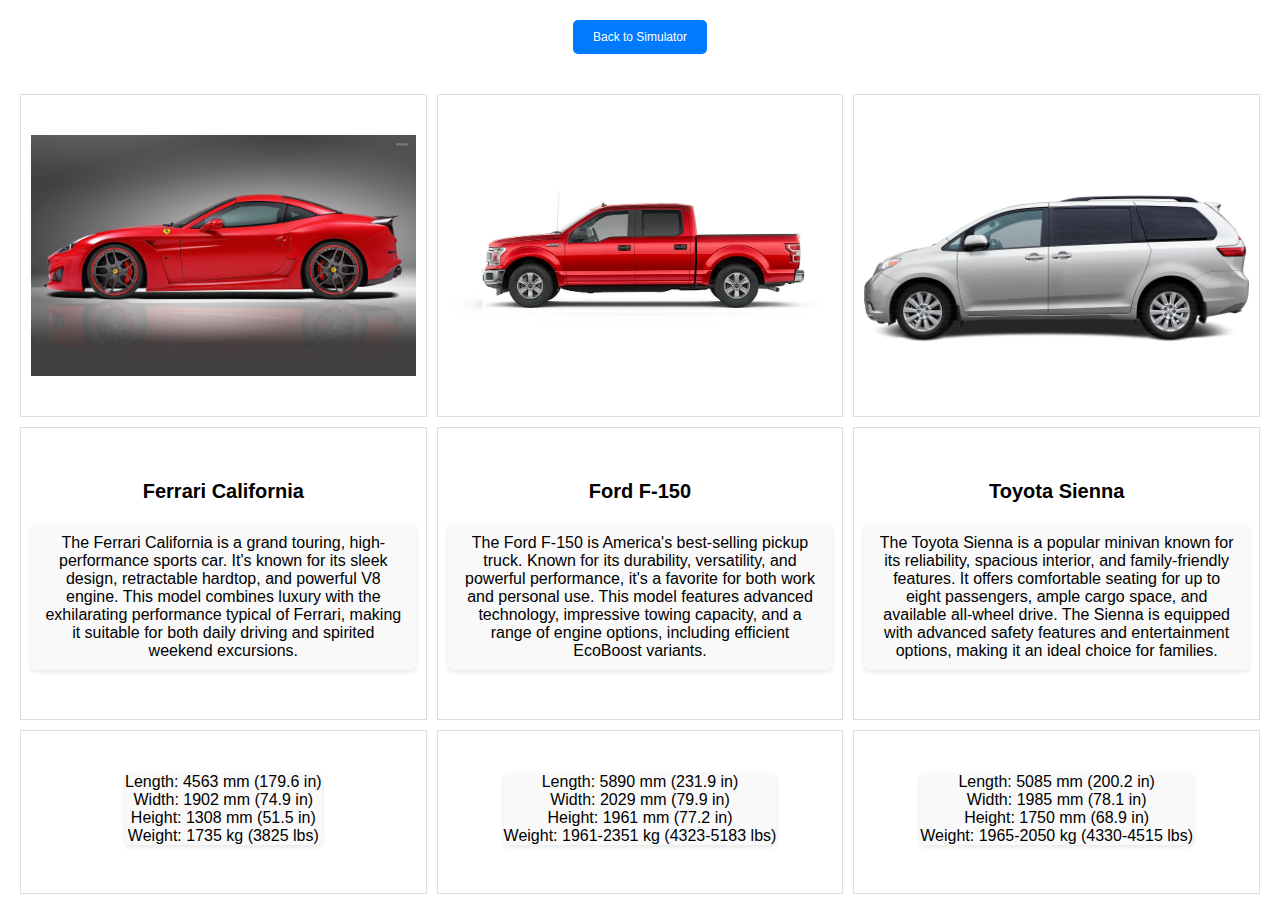
==== carLib.html @ 2ff7ab55 "Create carLib.html" ====
<!DOCTYPE html>
<html lang="en">

    <head>
        <meta charset="UTF-8">
        <meta name="viewport" content="width=device-width, initial-scale=1.0">
        <title>Car Library</title>
        <link href="styles.css" rel="stylesheet">
    </head>

    <body>
        <div class="header">
            <a class="back-button" href="index.html">Back to Simulator</a>
        </div>

        <div class="grid-container">
            <!-- Images Row -->
            <div class="grid-item">
                <img src="2015-red-novitec-rosso-ferrari-california-side-view-50480-1920x1200.jpg" alt="Ferrari California">
            </div>
            <div class="grid-item">
                <img src="2015-2021_Ford_F-150.jpg" alt="Ford F-150">
            </div>
            <div class="grid-item">
                <img src="toyota-sienna-2010.png" alt="Toyota Sienna">
            </div>

            <!-- Descriptions Row -->
            <div class="grid-item">
                <h3>Ferrari California</h3>
                <p class="description">The Ferrari California is a grand touring, high-performance sports car. It's known for its sleek design, retractable hardtop, and powerful V8 engine. This model combines luxury with the exhilarating performance typical of Ferrari, making it suitable for both daily driving and spirited weekend excursions.</p>
            </div>
            <div class="grid-item">
                <h3>Ford F-150</h3>
                <p class="description">The Ford F-150 is America's best-selling pickup truck. Known for its durability, versatility, and powerful performance, it's a favorite for both work and personal use. This model features advanced technology, impressive towing capacity, and a range of engine options, including efficient EcoBoost variants.</p>
            </div>
            <div class="grid-item">
                <h3>Toyota Sienna</h3>
                <p class="description">The Toyota Sienna is a popular minivan known for its reliability, spacious interior, and family-friendly features. It offers comfortable seating for up to eight passengers, ample cargo space, and available all-wheel drive. The Sienna is equipped with advanced safety features and entertainment options, making it an ideal choice for families.</p>
            </div>

            <!-- Specifications Row -->
            <div class="grid-item">
                <p class="specs">
                    Length: 4563 mm (179.6 in)<br>
                    Width: 1902 mm (74.9 in)<br>
                    Height: 1308 mm (51.5 in)<br>
                    Weight: 1735 kg (3825 lbs)
                </p>
            </div>
            <div class="grid-item">
                <p class="specs">
                    Length: 5890 mm (231.9 in)<br>
                    Width: 2029 mm (79.9 in)<br>
                    Height: 1961 mm (77.2 in)<br>
                    Weight: 1961-2351 kg (4323-5183 lbs)
                </p>
            </div>
            <div class="grid-item">
                <p class="specs">
                    Length: 5085 mm (200.2 in)<br>
                    Width: 1985 mm (78.1 in)<br>
                    Height: 1750 mm (68.9 in)<br>
                    Weight: 1965-2050 kg (4330-4515 lbs)
                </p>
            </div>
        </div>
    </body>

</html>
---- styles.css ----
body {
    font-family: Trebuchet MS, Arial, sans-serif;
    font-size: 12px;
    margin: 0;
    padding: 0;
}

.button {
    background-color: #606060;
    border: none;
    color: white;
    padding: 10px 10px;
    font-size: 12px;
    margin: 4px 2px;
    cursor: pointer;
    width: 100px;
    text-align: center;
    white-space: nowrap;
    overflow: hidden;
    text-overflow: ellipsis;
}

.buttonlong {
    background-color: #606060;
    border: none;
    color: white;
    padding: 10px 10px;
    font-size: 12px;
    margin: 4px 2px;
    cursor: pointer;
    width: 120px;
    text-align: center;
    white-space: nowrap;
    overflow: hidden;
    text-overflow: ellipsis;
}

.slider {
    -webkit-appearance: none;
    appearance: none;
    width: 50px;
    height: 6px;
    border-radius: 5px;
    background: #dddddd;
    outline: none;
    opacity: 0.7;
    -webkit-transition: .2s;
    transition: opacity .2s;
}

.red-text {
    color: red;
}

input[type="radio"] {
    margin-left: 5px;
}

input[type="range"] {
    margin-left: 25px;
}

#radiusSlider {
    margin-left: 50px;
}

#myCanvas {
    border: 3px solid;
}

/* Styles from carLib.html */
.header {
    text-align: center;
    margin: 20px 0;
}

.grid-container {
    display: grid;
    grid-template-columns: 1fr 1fr 1fr;
    grid-template-rows: auto auto auto;
    gap: 10px;
    height: calc(100vh - 100px);
    padding: 0 20px;
}

.grid-item {
    border: 1px solid #ddd;
    padding: 10px;
    display: flex;
    flex-direction: column;
    justify-content: center;
    align-items: center;
    text-align: center;
}

.grid-item img {
    max-width: 100%;
    height: auto;
    object-fit: cover;
}

.description {
    font-size: 16px;
    padding: 10px;
    background-color: #f9f9f9;
    border-radius: 5px;
    box-shadow: 0 2px 5px rgba(0, 0, 0, 0.1);
}

h3 {
    font-size: 20px;
    margin-bottom: 5px;
}

.back-button {
    display: inline-block;
    margin-bottom: 20px;
    padding: 10px 20px;
    background-color: #007BFF;
    color: white;
    text-decoration: none;
    border-radius: 5px;
}

.back-button:hover {
    background-color: #0056b3;
}

.specs {
    font-size: 16px;
    background-color: #f9f9f9;
    box-shadow: 0 2px 5px rgba(0, 0, 0, 0.1);
    border-radius: 5px;
    margin-top: 10px;
}
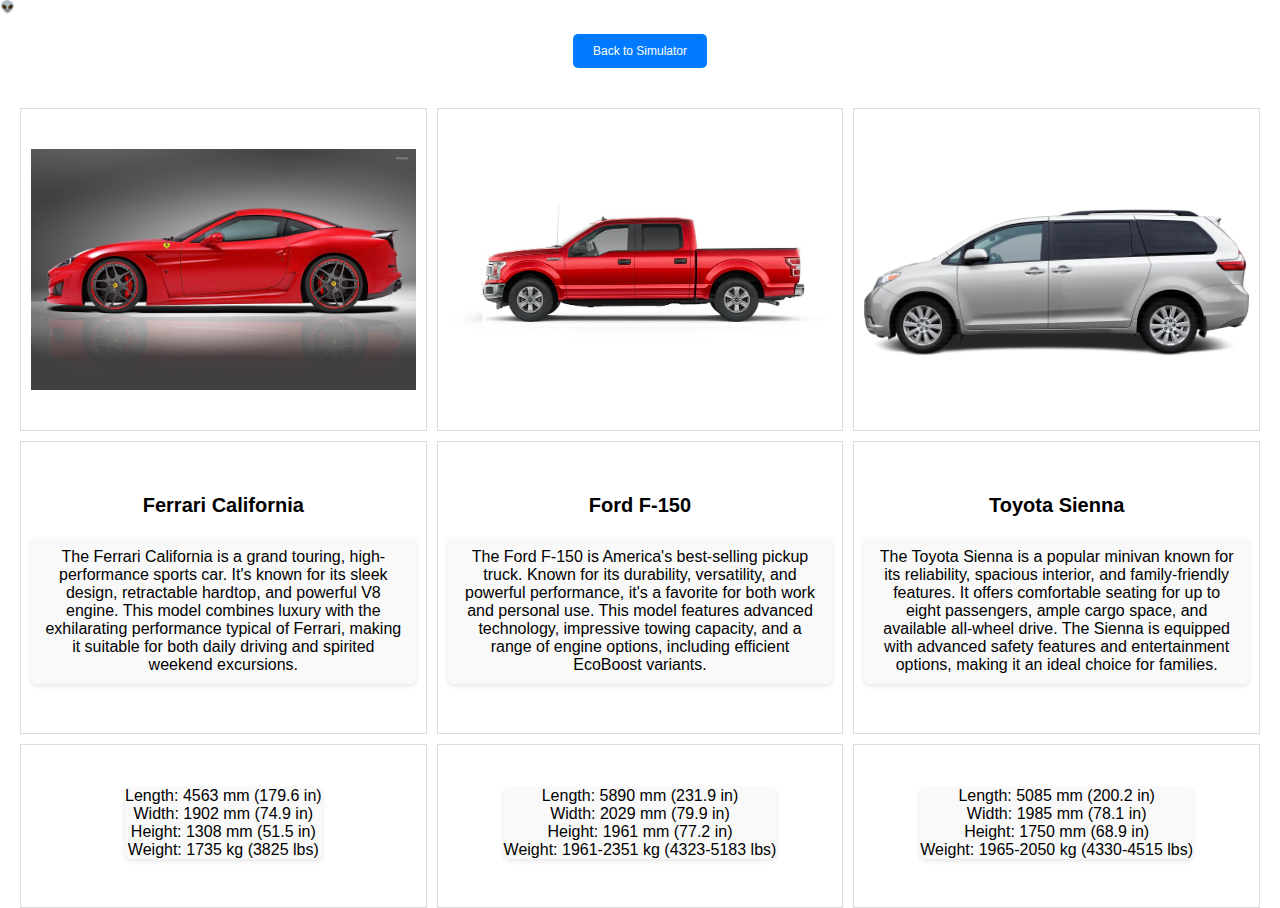
==== commit a137cda3: "added floating alien" ====
--- a/carLib.html
+++ b/carLib.html
@@ -9,6 +9,12 @@
     </head>
 
     <body>
+        <div id="ufo-container">
+            <div id="ufo">
+                <div id="alien">👽</div>
+            </div>
+        </div>
+
         <div class="header">
             <a class="back-button" href="index.html">Back to Simulator</a>
         </div>
@@ -65,6 +71,26 @@
                 </p>
             </div>
         </div>
+
+        <script>
+            function moveUFO() {
+                const ufo = document.getElementById('ufo');
+                const maxX = window.innerWidth - ufo.offsetWidth;
+                const maxY = window.innerHeight - ufo.offsetHeight;
+
+                const newX = Math.random() * maxX;
+                const newY = Math.random() * maxY;
+
+                ufo.style.left = `${newX}px`;
+                ufo.style.top = `${newY}px`;
+            }
+
+            // Move the UFO every 3 seconds
+            setInterval(moveUFO, 3000);
+
+            // Initial position
+            moveUFO();
+        </script>
     </body>
 
 </html>
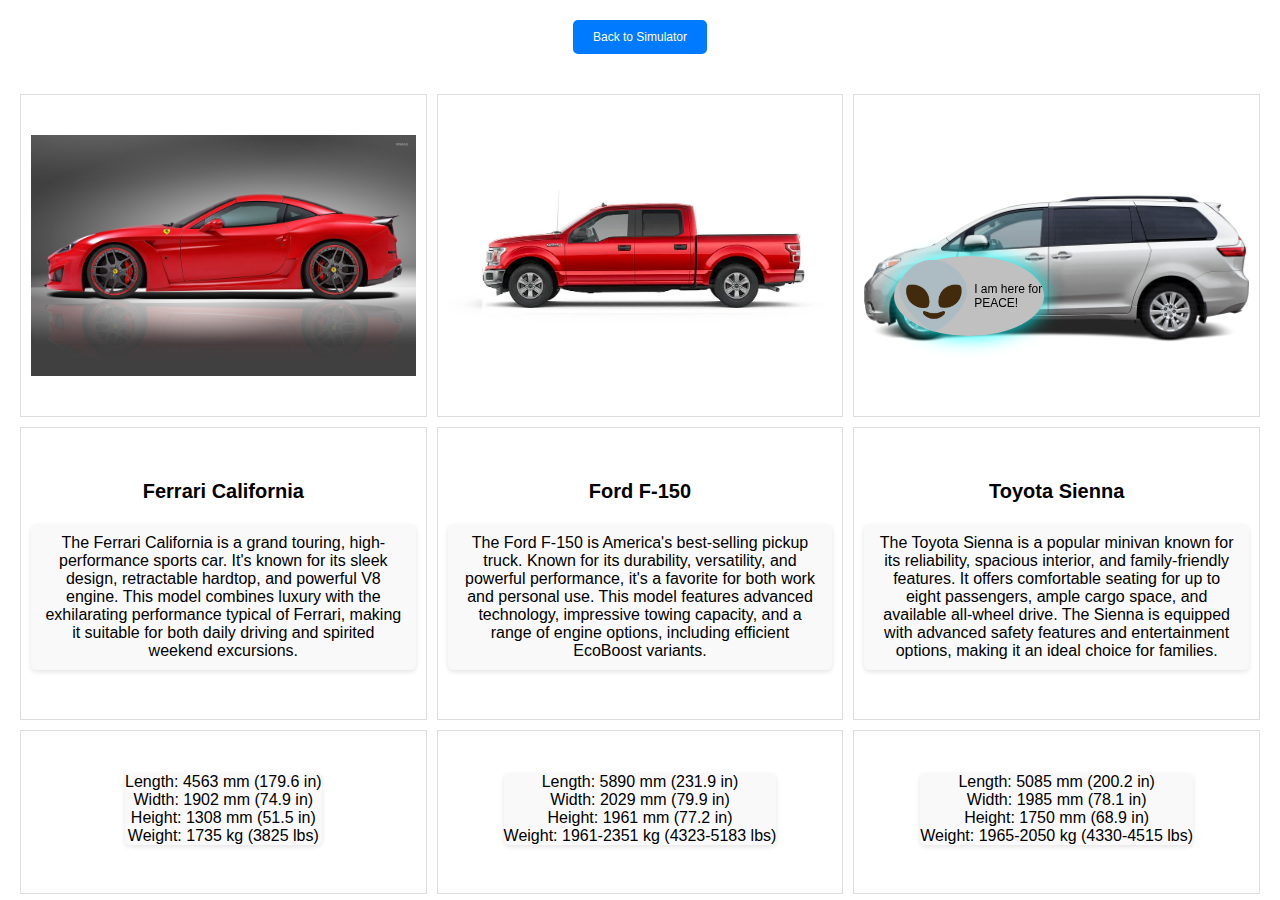
==== commit f99df844: "Update carLib.html" ====
--- a/carLib.html
+++ b/carLib.html
@@ -12,6 +12,7 @@
         <div id="ufo-container">
             <div id="ufo">
                 <div id="alien">👽</div>
+                <div class="tooltip">I am here for PEACE!</div>
             </div>
         </div>
 
--- a/styles.css
+++ b/styles.css
@@ -133,3 +133,40 @@
     border-radius: 5px;
     margin-top: 10px;
 }
+
+#ufo-container {
+    position: fixed;
+    width: 100%;
+    height: 100%;
+    pointer-events: none;
+    z-index: 1000;
+}
+
+#ufo {
+    position: absolute;
+    width: 150px;
+    height: 80px;
+    background-color: #c0c0c0;
+    border-radius: 50%;
+    box-shadow: 0 0 20px #00ffff;
+    display: flex;
+    justify-content: center;
+    align-items: center;
+    animation: float 10s infinite ease-in-out;
+}
+
+#alien {
+    font-size: 64px;
+}
+
+@keyframes float {
+
+    0%,
+    100% {
+        transform: translateY(0px);
+    }
+
+    50% {
+        transform: translateY(-20px);
+    }
+}
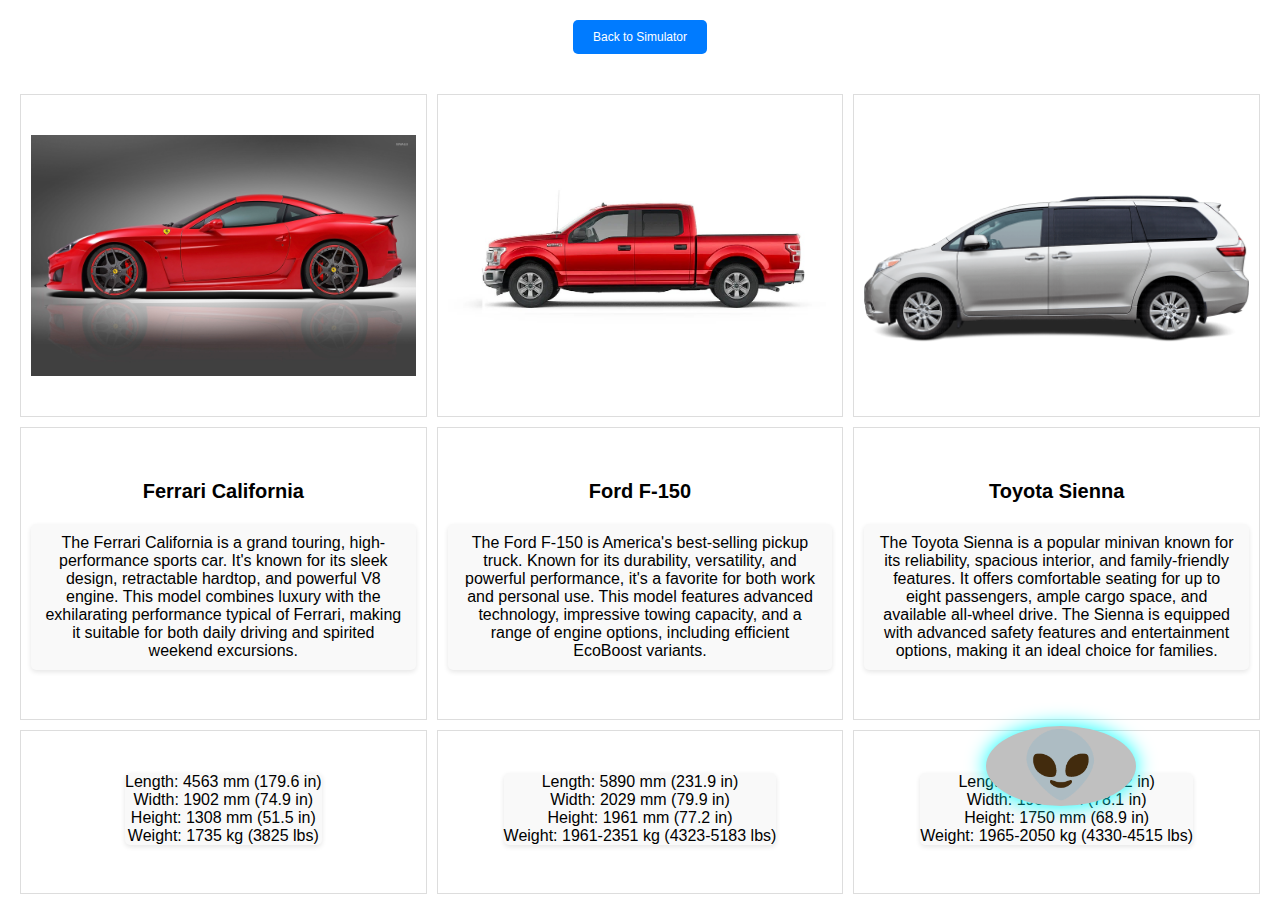
==== commit b83fa570: "Update carLib.html" ====
--- a/carLib.html
+++ b/carLib.html
@@ -23,13 +23,13 @@
         <div class="grid-container">
             <!-- Images Row -->
             <div class="grid-item">
-                <img src="2015-red-novitec-rosso-ferrari-california-side-view-50480-1920x1200.jpg" alt="Ferrari California">
+                <img src="assets/2015-red-novitec-rosso-ferrari-california-side-view-50480-1920x1200.jpg" alt="Ferrari California">
             </div>
             <div class="grid-item">
-                <img src="2015-2021_Ford_F-150.jpg" alt="Ford F-150">
+                <img src="assets/2015-2021_Ford_F-150.jpg" alt="Ford F-150">
             </div>
             <div class="grid-item">
-                <img src="toyota-sienna-2010.png" alt="Toyota Sienna">
+                <img src="assets/toyota-sienna-2010.png" alt="Toyota Sienna">
             </div>
 
             <!-- Descriptions Row -->
--- a/styles.css
+++ b/styles.css
@@ -1,3 +1,4 @@
+/* Styles from index.html */
 body {
     font-family: Trebuchet MS, Arial, sans-serif;
     font-size: 12px;
@@ -153,6 +154,8 @@
     justify-content: center;
     align-items: center;
     animation: float 10s infinite ease-in-out;
+    cursor: pointer;
+    pointer-events: auto;
 }
 
 #alien {
@@ -170,3 +173,37 @@
         transform: translateY(-20px);
     }
 }
+
+.tooltip {
+    visibility: hidden;
+    width: 120px;
+    background-color: rgba(0, 0, 0, 0.7);
+    color: #fff;
+    text-align: center;
+    font-size: 18px;
+    border-radius: 5px;
+    padding: 5px;
+    position: absolute;
+    z-index: 1001;
+    bottom: 125%;
+    left: 50%;
+    margin-left: -60px;
+    opacity: 0;
+    transition: opacity 0.3s;
+}
+
+.tooltip::after {
+    content: "";
+    position: absolute;
+    top: 100%;
+    left: 50%;
+    margin-left: -5px;
+    border-width: 5px;
+    border-style: solid;
+    border-color: rgba(0, 0, 0, 0.7) transparent transparent transparent;
+}
+
+#ufo:hover .tooltip {
+    visibility: visible;
+    opacity: 1;
+}
